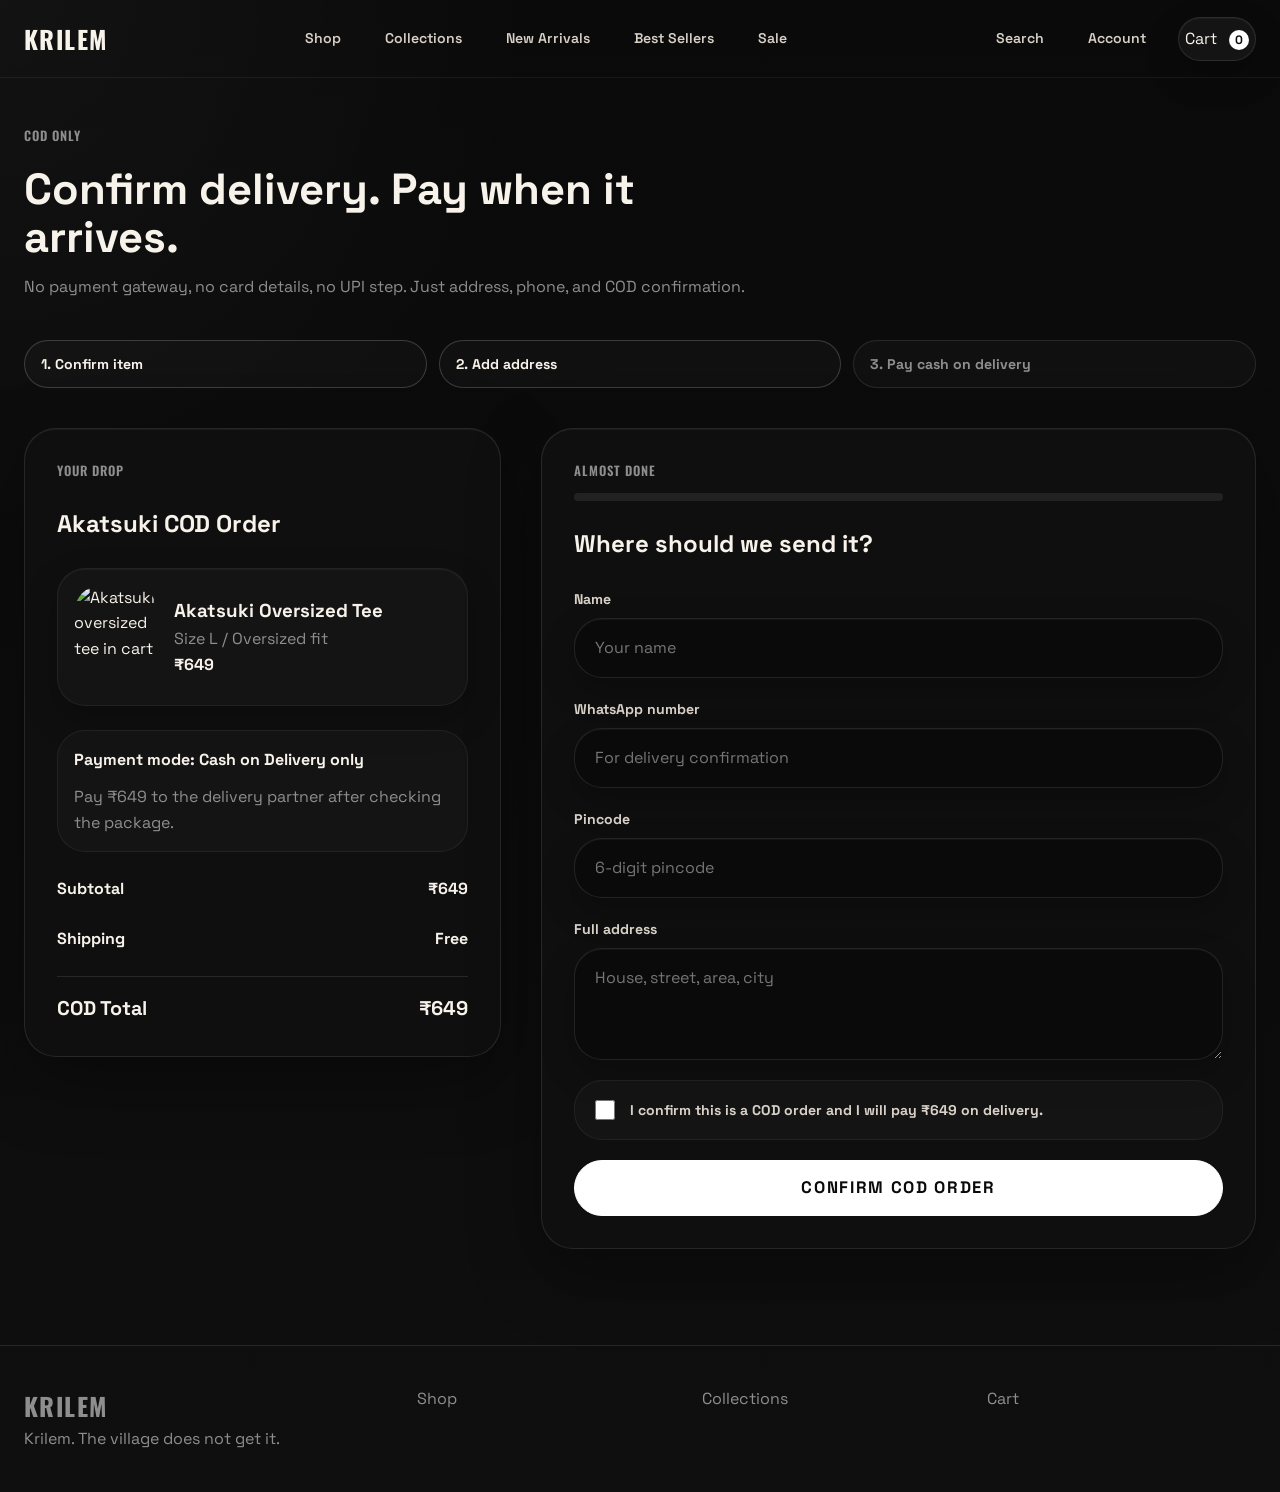
==== cart.html @ 72d42f0e "first commit" ====
<!DOCTYPE html>
<html lang="en">
<head>
  <meta charset="UTF-8">
  <meta name="viewport" content="width=device-width, initial-scale=1.0">
  <meta name="description" content="Confirm your Krilem cash on delivery order.">
  <title>COD Order | Krilem</title>
  <link rel="preconnect" href="https://fonts.googleapis.com">
  <link rel="preconnect" href="https://fonts.gstatic.com" crossorigin>
  <link href="https://fonts.googleapis.com/css2?family=DM+Mono:wght@400;500&family=Oswald:wght@500;600;700&family=Space+Grotesk:wght@400;500;600;700&display=swap" rel="stylesheet">
  <link rel="stylesheet" href="./css/tokens.css">
  <link rel="stylesheet" href="./css/base.css">
  <link rel="stylesheet" href="./css/components.css">
  <link rel="stylesheet" href="./css/pages/cart.css">
</head>
<body>
  <a href="#main" class="sr-only">Skip to content</a>
  <header class="site-header" data-header>
    <div class="container nav-wrap">
      <a class="brand" href="./index.html">Krilem</a>
      <nav class="nav-links" aria-label="Primary"><a class="nav-link" href="./shop.html">Shop</a><a class="nav-link" href="./collections/anime.html">Collections</a><a class="nav-link" href="./new-arrivals.html">New Arrivals</a><a class="nav-link" href="./best-sellers.html">Best Sellers</a><a class="nav-link" href="./sale.html">Sale</a></nav>
      <div class="nav-actions"><a class="icon-link" href="./shop.html">Search</a><a class="icon-link" href="./cart.html">Account</a><button class="cart-button" type="button" data-open-cart>Cart <span class="cart-count" data-cart-count>0</span></button></div>
      <button class="menu-toggle" type="button" data-menu-toggle aria-expanded="false" aria-label="Open menu">Menu</button>
    </div>
    <nav class="mobile-menu" data-mobile-menu aria-label="Mobile"><a class="nav-link" href="./shop.html">Shop</a><a class="nav-link" href="./collections/anime.html">Collections</a><a class="nav-link" href="./new-arrivals.html">New Arrivals</a><a class="nav-link" href="./best-sellers.html">Best Sellers</a><a class="nav-link" href="./sale.html">Sale</a><a class="nav-link" href="./cart.html">Cart</a></nav>
  </header>

  <main id="main" class="container checkout-wrap">
    <section class="checkout-hero">
      <p class="section-kicker">COD Only</p>
      <h1 class="section-title">Confirm delivery. Pay when it arrives.</h1>
      <p class="muted">No payment gateway, no card details, no UPI step. Just address, phone, and COD confirmation.</p>
    </section>

    <div class="cod-steps" aria-label="COD order steps">
      <span class="cod-step is-active">1. Confirm item</span>
      <span class="cod-step is-active">2. Add address</span>
      <span class="cod-step">3. Pay cash on delivery</span>
    </div>

    <div class="checkout-grid">
      <section class="checkout-panel order-summary" aria-labelledby="cart-review">
        <p class="section-kicker">Your Drop</p>
        <h2 id="cart-review">Akatsuki COD Order</h2>
        <article class="checkout-line">
          <img src="https://picsum.photos/seed/akatsuki-front/800/1000" alt="Akatsuki oversized tee in cart" width="84" height="104" loading="lazy">
          <div>
            <h3>Akatsuki Oversized Tee</h3>
            <p class="muted">Size L / Oversized fit</p>
            <p><strong>&#8377;649</strong></p>
          </div>
        </article>
        <div class="cod-note"><strong>Payment mode: Cash on Delivery only</strong><span class="muted">Pay &#8377;649 to the delivery partner after checking the package.</span></div>
        <div class="subtotal"><span>Subtotal</span><span>&#8377;649</span></div>
        <div class="subtotal"><span>Shipping</span><span>Free</span></div>
        <div class="subtotal grand-total"><span>COD Total</span><span>&#8377;649</span></div>
      </section>

      <section class="checkout-panel" aria-labelledby="checkout-form">
        <div class="checkout-progress">
          <p class="section-kicker">Almost Done</p>
          <div class="progress-track" aria-hidden="true"><span class="progress-fill"></span></div>
        </div>
        <h2 id="checkout-form">Where should we send it?</h2>
        <form class="form-grid" data-checkout-form>
          <div class="field"><label for="name">Name</label><input id="name" name="name" autocomplete="name" placeholder="Your name" required></div>
          <div class="field"><label for="phone">WhatsApp number</label><input id="phone" name="phone" autocomplete="tel" inputmode="tel" placeholder="For delivery confirmation" required></div>
          <div class="field"><label for="pincode">Pincode</label><input id="pincode" name="pincode" inputmode="numeric" autocomplete="postal-code" maxlength="6" placeholder="6-digit pincode" required></div>
          <div class="field"><label for="address">Full address</label><textarea id="address" name="address" autocomplete="street-address" placeholder="House, street, area, city" required></textarea></div>
          <label class="cod-confirm"><input type="checkbox" required> I confirm this is a COD order and I will pay &#8377;649 on delivery.</label>
          <button class="btn btn-primary btn-buy" type="submit">Confirm COD Order</button>
        </form>
        <div class="checkout-success" data-checkout-success><span class="success-mark">&#10003;</span><strong>COD order locked.</strong><span class="muted">We will WhatsApp you before dispatch. Keep &#8377;649 ready at delivery.</span></div>
      </section>
    </div>
  </main>

  <aside class="cart-drawer" data-cart-drawer aria-label="Cart drawer"><div class="cart-backdrop" data-cart-backdrop></div><div class="drawer-panel"><div class="drawer-head"><h2>Your Cart</h2><button class="drawer-close" type="button" data-close-cart aria-label="Close cart">Close</button></div><div class="cart-items" data-cart-items></div><div class="drawer-foot"><div class="subtotal"><span>Subtotal</span><span data-cart-total>&#8377;0</span></div><a class="btn btn-primary" href="./cart.html">Confirm COD</a></div></div></aside>
  <footer class="site-footer"><div class="container footer-grid"><div><a class="brand" href="./index.html">Krilem</a><p>Krilem. The village does not get it.</p></div><a href="./shop.html">Shop</a><a href="./collections/anime.html">Collections</a><a href="./cart.html">Cart</a></div></footer>
  <script src="./js/cart.js"></script><script src="./js/nav.js"></script><script src="./js/checkout.js"></script>
</body>
</html>
---- css/tokens.css ----
:root {
  --bg: #0a0a0a;
  --bg-soft: #0f0f0f;
  --bg-elevated: #0c0c0c;
  --bg-modal: #101010;
  --panel: rgba(255,255,255,0.045);
  --glass-highlight: rgba(255,255,255,0.075);
  --line: rgba(255,255,255,0.10);
  --line-strong: rgba(255,255,255,0.18);
  --text: #f7f2ea;
  --text-soft: #d8d1c8;
  --text-dim: #8e8e8e;
  --accent: #ffffff;
  --danger: #ef6b6b;
  --danger-soft: rgba(239,107,107,0.08);
  --danger-glow: rgba(239,107,107,0.28);
  --success: #79e39f;
  --shadow-sm: 0 14px 34px rgba(0,0,0,0.24), 0 1px 0 rgba(255,255,255,0.04) inset;
  --shadow-md: 0 24px 70px rgba(0,0,0,0.36), 0 1px 0 rgba(255,255,255,0.05) inset;
  --shadow-lg: 0 34px 90px rgba(0,0,0,0.48), 0 1px 0 rgba(255,255,255,0.06) inset;
  --shadow-glow: 0 0 0 1px rgba(255,255,255,0.14), 0 18px 54px rgba(255,255,255,0.12), 0 0 34px rgba(239,107,107,0.18);
  --max: 1280px;
  --header-h: 78px;
  --ease: 320ms cubic-bezier(0.22, 1, 0.36, 1);
  --ease-fast: 200ms cubic-bezier(0.22, 1, 0.36, 1);
  --r-sm: 16px;
  --r-md: 20px;
  --r-lg: 24px;
  --r-xl: 28px;
  --r-2xl: 32px;
  --r-pill: 999px;
  --safe-bottom: env(safe-area-inset-bottom, 0px);
  --space-1: 4px;
  --space-2: 8px;
  --space-3: 12px;
  --space-4: 16px;
  --space-5: 20px;
  --space-6: 24px;
  --space-8: 32px;
  --space-10: 40px;
  --space-12: 48px;
  --space-16: 64px;
  --space-20: 80px;
  --space-24: 96px;
  --space-28: 112px;
  --space-32: 128px;
  --fs-display: clamp(2.7rem, 5vw, 4.8rem);
  --fs-section: clamp(2rem, 3.4vw, 3.3rem);
  --fs-sub: clamp(1.95rem, 3vw, 2.6rem);
  --fs-card: clamp(1.28rem, 5.2vw, 1.75rem);
  --fs-sm-heading: clamp(1.05rem, 4.6vw, 1.35rem);
  --fs-body-lg: clamp(1.1rem, 2vw, 1.24rem);
  --fs-body: clamp(0.9rem, 1.3vw, 1rem);
  --fs-body-sm: clamp(0.82rem, 1.1vw, 0.88rem);
  --fs-caption: clamp(0.68rem, 1vw, 0.76rem);
  --fs-label: clamp(0.72rem, 1vw, 0.85rem);
  --fs-price: clamp(1.5rem, 2.6vw, 1.9rem);
  --font-body: "Space Grotesk", system-ui, sans-serif;
  --font-display: "Oswald", Impact, sans-serif;
  --font-mono: "DM Mono", ui-monospace, monospace;
}

@media (max-width: 1024px) {
  :root {
    --header-h: 70px;
  }
}
---- css/base.css ----
*,
*::before,
*::after {
  box-sizing: border-box;
}

html {
  scroll-behavior: smooth;
  background: var(--bg);
}

body {
  margin: 0;
  min-width: 320px;
  background:
    radial-gradient(circle at top left, rgba(255,255,255,0.035), transparent 34rem),
    linear-gradient(180deg, var(--bg), var(--bg-soft));
  color: var(--text);
  font-family: var(--font-body);
  font-size: var(--fs-body);
  line-height: 1.6;
}

body::before {
  content: "";
  position: fixed;
  inset: 0;
  z-index: -1;
  pointer-events: none;
  opacity: 0.18;
  background:
    radial-gradient(circle at 20% 0%, rgba(255,255,255,0.05), transparent 22rem),
    radial-gradient(circle at 85% 10%, rgba(239,107,107,0.035), transparent 18rem);
}

body.nav-open,
body.cart-open,
body.modal-open {
  overflow: hidden;
}

img,
picture {
  display: block;
  max-width: 100%;
}

button,
input,
select,
textarea {
  font: inherit;
}

button {
  cursor: pointer;
}

a {
  color: inherit;
  text-decoration: none;
}

h1,
h2,
h3,
p {
  margin: 0;
}

main {
  min-height: 100vh;
  animation: page-in var(--ease);
}

.container {
  width: min(100% - (var(--space-4) * 2), var(--max));
  margin-inline: auto;
}

.section {
  padding-block: var(--space-20);
}

.section-tight {
  padding-block: var(--space-12);
}

.section-kicker,
.label {
  font-family: var(--font-display);
  font-size: var(--fs-label);
  font-weight: 600;
  letter-spacing: 0.08em;
  text-transform: uppercase;
  color: var(--text-dim);
}

.section-title {
  margin-top: var(--space-2);
  font-size: var(--fs-section);
  line-height: 1.1;
  font-weight: 800;
}

.section-head {
  display: flex;
  align-items: end;
  justify-content: space-between;
  gap: var(--space-4);
  margin-bottom: var(--space-8);
}

.muted {
  color: var(--text-dim);
}

.sr-only {
  position: absolute;
  width: 1px;
  height: 1px;
  padding: 0;
  margin: -1px;
  overflow: hidden;
  clip: rect(0, 0, 0, 0);
  white-space: nowrap;
  border: 0;
}

.sr-only:focus {
  position: fixed;
  inset: var(--space-4) auto auto var(--space-4);
  z-index: 9999;
  width: auto;
  height: auto;
  padding: var(--space-3) var(--space-4);
  clip: auto;
  background: var(--accent);
  color: var(--bg);
  border-radius: var(--r-pill);
}

:focus-visible {
  outline: 0;
  box-shadow: 0 0 0 var(--space-1) var(--danger-glow);
}

.reveal {
  opacity: 0;
  transform: translateY(var(--space-6));
  transition: opacity var(--ease), transform var(--ease);
}

.reveal.revealed {
  opacity: 1;
  transform: translateY(0);
}

.surface-section {
  border: 1px solid rgba(255,255,255,0.055);
  border-radius: var(--r-2xl);
  background: rgba(255,255,255,0.018);
  box-shadow: var(--shadow-sm);
}

@media (min-width: 768px) {
  .container {
    width: min(100% - (var(--space-6) * 2), var(--max));
  }

  .section {
    padding-block: var(--space-24);
  }
}

@media (prefers-reduced-motion: reduce) {
  *,
  *::before,
  *::after {
    animation-duration: 1ms !important;
    animation-iteration-count: 1 !important;
    scroll-behavior: auto !important;
    transition-duration: 1ms !important;
  }
}

@keyframes page-in {
  from {
    opacity: 0;
    transform: translateY(var(--space-3));
  }

  to {
    opacity: 1;
    transform: translateY(0);
  }
}
---- css/components.css ----
.site-header {
  position: sticky;
  top: 0;
  z-index: 80;
  height: var(--header-h);
  border-bottom: 1px solid rgba(255,255,255,0.06);
  background: transparent;
  backdrop-filter: blur(0);
  transition: background-color var(--ease), backdrop-filter var(--ease);
}

.site-header.is-scrolled,
.site-header.nav-open {
  background: rgba(10,10,10,0.88);
  backdrop-filter: blur(16px);
}

.nav-wrap {
  display: flex;
  align-items: center;
  justify-content: space-between;
  height: 100%;
  gap: var(--space-4);
}

.brand {
  font-family: var(--font-display);
  font-size: clamp(1.2rem, 2vw, 1.55rem);
  font-weight: 700;
  letter-spacing: 0.06em;
  text-transform: uppercase;
}

.nav-links,
.nav-actions {
  display: none;
  align-items: center;
  gap: var(--space-5);
}

.nav-link,
.icon-link {
  min-height: 44px;
  display: inline-flex;
  align-items: center;
  color: var(--text-soft);
  font-size: var(--fs-body-sm);
  font-weight: 600;
  border-radius: var(--r-pill);
  padding-inline: var(--space-3);
  transition: color var(--ease), background-color var(--ease), transform var(--ease);
}

.nav-link:hover,
.icon-link:hover {
  background: var(--panel);
  color: var(--text);
  transform: translateY(calc(var(--space-1) * -1));
}

.cart-button,
.menu-toggle,
.drawer-close,
.modal-close {
  min-width: 44px;
  min-height: 44px;
  border: 1px solid var(--line);
  border-radius: var(--r-pill);
  background: var(--panel);
  color: var(--text);
  box-shadow: var(--shadow-sm);
  transition: transform var(--ease), border-color var(--ease), background-color var(--ease), box-shadow var(--ease);
}

.cart-button:hover,
.menu-toggle:hover,
.drawer-close:hover,
.modal-close:hover {
  border-color: var(--line-strong);
  background: var(--glass-highlight);
  box-shadow: var(--shadow-md);
  transform: translateY(calc(var(--space-1) * -1));
}

.cart-count {
  display: inline-grid;
  place-items: center;
  min-width: var(--space-5);
  min-height: var(--space-5);
  margin-left: var(--space-2);
  border-radius: var(--r-pill);
  background: var(--accent);
  color: var(--bg);
  font-size: var(--fs-caption);
  font-weight: 800;
}

.mobile-menu {
  position: fixed;
  inset: var(--header-h) var(--space-4) auto;
  display: grid;
  gap: var(--space-2);
  padding: var(--space-4);
  border: 1px solid var(--line);
  border-radius: var(--r-xl);
  background: rgba(16,16,16,0.92);
  backdrop-filter: blur(18px);
  box-shadow: var(--shadow-md);
  opacity: 0;
  pointer-events: none;
  transform: translateY(calc(var(--space-3) * -1));
  transition: opacity var(--ease), transform var(--ease);
}

.mobile-menu.is-open {
  opacity: 1;
  pointer-events: auto;
  transform: translateY(0);
}

.btn {
  min-height: 48px;
  display: inline-flex;
  align-items: center;
  justify-content: center;
  gap: var(--space-2);
  border: 1px solid var(--line);
  border-radius: var(--r-pill);
  padding: var(--space-3) var(--space-6);
  background: transparent;
  color: var(--text);
  font-weight: 800;
  box-shadow: var(--shadow-sm);
  transition: transform var(--ease), background-color var(--ease), border-color var(--ease), color var(--ease), box-shadow var(--ease), opacity var(--ease);
}

.btn:hover {
  transform: translateY(calc(var(--space-1) * -1)) scale(1.015);
  border-color: var(--line-strong);
  box-shadow: var(--shadow-md);
}

.btn:active {
  transform: scale(0.98);
}

.btn-primary {
  width: 100%;
  border-color: var(--accent);
  background: var(--accent);
  color: var(--bg);
}

.btn-buy {
  position: relative;
  min-height: 56px;
  isolation: isolate;
  font-size: clamp(0.95rem, 1.3vw, 1.08rem);
  font-weight: 700;
  letter-spacing: 0.1em;
  text-transform: uppercase;
  border-color: #fff;
  background: #fff;
  color: #0a0a0a;
  box-shadow: none;
  animation: none;
  transition: background-color var(--ease), transform var(--ease), box-shadow var(--ease);
}

.btn-buy:hover {
  background: #e8e8e8;
  border-color: #e8e8e8;
  box-shadow: 0 8px 30px rgba(255, 255, 255, 0.15);
}

.btn-buy:active {
  background: #d4d4d4;
  transform: scale(0.98);
}

.btn-buy::before {
  display: none;
}

.btn-buy:hover::before {
  display: none;
}

.btn-subtle {
  border-color: var(--line);
  background: rgba(255,255,255,0.035);
  color: var(--text-soft);
}

.btn-secondary {
  background: var(--bg-elevated);
}

.btn.is-loading {
  opacity: 0.78;
  pointer-events: none;
}

@keyframes cta-pulse {
  0%,
  74%,
  100% {
    transform: translateY(0);
    box-shadow: var(--shadow-glow);
  }

  82% {
    transform: translateY(calc(var(--space-1) * -1)) scale(1.018);
    box-shadow: 0 0 0 1px rgba(255,255,255,0.20), 0 22px 64px rgba(255,255,255,0.16), 0 0 44px rgba(239,107,107,0.24);
  }
}

.product-grid {
  display: grid;
  grid-template-columns: repeat(2, minmax(0, 1fr));
  gap: var(--space-5);
}

.product-card {
  display: grid;
  gap: var(--space-4);
  padding: var(--space-2);
  border-radius: var(--r-xl);
  transition: transform var(--ease), box-shadow var(--ease), background-color var(--ease);
}

.product-card:hover {
  background: rgba(255,255,255,0.018);
  box-shadow: var(--shadow-sm);
  transform: translateY(calc(var(--space-1) * -1));
}

.product-card__media {
  overflow: hidden;
  aspect-ratio: 4 / 5;
  border-radius: var(--r-md);
  background: var(--bg-elevated);
  box-shadow: var(--shadow-sm);
}

.product-card__media img {
  width: 100%;
  height: 100%;
  object-fit: cover;
  transition: transform var(--ease);
}

.product-card:hover .product-card__media img {
  transform: scale(1.05);
}

.product-card__body {
  display: grid;
  gap: var(--space-2);
  padding-inline: var(--space-2);
  padding-bottom: var(--space-2);
}

.product-card h3 {
  font-size: var(--fs-body);
  line-height: 1.35;
  font-weight: 700;
}

.product-meta {
  display: flex;
  align-items: center;
  justify-content: space-between;
  gap: var(--space-3);
  color: var(--text-soft);
  font-size: var(--fs-body-sm);
}

.rating {
  color: var(--text-soft);
  font-size: var(--fs-caption);
  font-weight: 700;
}

.badge {
  display: inline-flex;
  align-items: center;
  gap: var(--space-2);
  width: fit-content;
  min-height: var(--space-8);
  padding: var(--space-1) var(--space-3);
  border-radius: var(--r-pill);
  font-size: var(--fs-caption);
  font-weight: 800;
}

.discount-badge,
.stock-badge {
  background: var(--danger-soft);
  color: var(--danger);
}

.stock-dot {
  width: var(--space-2);
  height: var(--space-2);
  border-radius: var(--r-pill);
  background: var(--danger);
  box-shadow: 0 0 0 0 var(--danger-glow);
  animation: pulse 1.5s infinite;
}

@keyframes pulse {
  70% {
    box-shadow: 0 0 0 var(--space-3) rgba(239,107,107,0);
  }
}

.trust-row {
  display: flex;
  flex-wrap: wrap;
  gap: var(--space-3);
}

.trust-chip {
  min-height: auto;
  display: inline-flex;
  align-items: center;
  padding: var(--space-2) var(--space-3);
  border-radius: var(--r-pill);
  background: transparent;
  box-shadow: none;
  color: var(--text-dim);
  font-size: var(--fs-caption);
  font-weight: 500;
  text-align: left;
  border: 1px solid var(--line);
}

.review-grid {
  display: grid;
  gap: var(--space-5);
}

.review-card {
  padding: var(--space-6);
  border: 1px solid rgba(255,255,255,0.06);
  border-radius: var(--r-xl);
  background: var(--bg-soft);
  box-shadow: var(--shadow-sm);
  transition: transform var(--ease), border-color var(--ease), box-shadow var(--ease);
}

.review-card:hover {
  border-color: var(--line-strong);
  box-shadow: var(--shadow-md);
  transform: translateY(calc(var(--space-1) * -1));
}

.review-card p {
  margin-top: var(--space-3);
  color: var(--text-soft);
}

.review-card strong {
  display: flex;
  align-items: center;
  gap: var(--space-3);
}

.review-avatar {
  width: 38px;
  height: 38px;
  flex: 0 0 auto;
  display: inline-grid;
  place-items: center;
  border-radius: var(--r-pill);
  background: rgba(255,255,255,0.10);
  color: var(--text);
  font-family: var(--font-mono);
  font-size: var(--fs-caption);
}

.accordion {
  border-top: 1px solid var(--line);
}

.accordion-item {
  border-bottom: 1px solid var(--line);
}

.accordion-trigger {
  width: 100%;
  min-height: 64px;
  display: flex;
  align-items: center;
  justify-content: space-between;
  padding: var(--space-4) 0;
  border: 0;
  background: transparent;
  color: var(--text);
  font-size: var(--fs-sm-heading);
  font-weight: 700;
  text-align: left;
}

.accordion-icon {
  transition: transform var(--ease);
}

.accordion-item.open .accordion-icon {
  transform: rotate(45deg);
}

.accordion-panel {
  display: grid;
  grid-template-rows: 0fr;
  transition: grid-template-rows var(--ease);
}

.accordion-item.open .accordion-panel {
  grid-template-rows: 1fr;
}

.accordion-panel > div {
  overflow: hidden;
}

.panel-card {
  margin-bottom: var(--space-5);
  padding: var(--space-6);
  border-radius: var(--r-xl);
  background: var(--bg-soft);
  color: var(--text-soft);
  box-shadow: var(--shadow-sm);
}

.modal,
.cart-drawer {
  position: fixed;
  inset: 0;
  z-index: 120;
  opacity: 0;
  pointer-events: none;
  transition: opacity var(--ease);
}

.modal.is-open,
.cart-drawer.is-open {
  opacity: 1;
  pointer-events: auto;
}

.modal-backdrop,
.cart-backdrop {
  position: absolute;
  inset: 0;
  background: rgba(0,0,0,0.72);
  backdrop-filter: blur(8px);
}

.modal-panel {
  position: absolute;
  inset: auto var(--space-4) var(--space-4);
  max-height: calc(100vh - var(--space-8));
  overflow: auto;
  padding: var(--space-6);
  border: 1px solid var(--line);
  border-radius: var(--r-2xl);
  background: rgba(16,16,16,0.96);
  box-shadow: var(--shadow-lg);
  transform: translateY(var(--space-6));
  transition: transform var(--ease);
}

.modal.is-open .modal-panel {
  transform: translateY(0);
}

.modal-head,
.drawer-head {
  display: flex;
  align-items: center;
  justify-content: space-between;
  gap: var(--space-4);
  margin-bottom: var(--space-5);
}

.size-table {
  width: 100%;
  border-collapse: collapse;
  color: var(--text-soft);
}

.size-table th,
.size-table td {
  padding: var(--space-3);
  border-bottom: 1px solid var(--line);
  text-align: left;
}

.drawer-panel {
  position: absolute;
  top: 0;
  right: 0;
  width: min(100%, 460px);
  height: 100%;
  display: grid;
  grid-template-rows: auto 1fr auto;
  padding: var(--space-6);
  border-left: 1px solid var(--line);
  background: rgba(16,16,16,0.96);
  backdrop-filter: blur(18px);
  box-shadow: var(--shadow-lg);
  transform: translateX(100%);
  transition: transform var(--ease);
}

.cart-drawer.is-open .drawer-panel {
  transform: translateX(0);
}

.cart-items {
  display: grid;
  align-content: start;
  gap: var(--space-4);
  overflow: auto;
}

.cart-line {
  display: grid;
  grid-template-columns: 64px 1fr auto;
  gap: var(--space-4);
  align-items: center;
  padding: var(--space-3);
  border: 1px solid rgba(255,255,255,0.055);
  border-radius: var(--r-lg);
  background: rgba(255,255,255,0.025);
}

.cart-line img {
  width: 64px;
  height: 80px;
  object-fit: cover;
  border-radius: var(--r-lg);
}

.drawer-foot {
  display: grid;
  gap: var(--space-4);
  padding-top: var(--space-4);
  border-top: 1px solid var(--line);
}

.drawer-foot .btn-primary {
  min-height: 56px;
  box-shadow: var(--shadow-glow);
}

.subtotal {
  display: flex;
  justify-content: space-between;
  font-weight: 800;
}

.site-footer {
  padding-block: var(--space-10);
  border-top: 1px solid var(--line);
  color: var(--text-dim);
}

.scroll-progress {
  position: fixed;
  top: 0;
  left: 0;
  right: 0;
  z-index: 140;
  height: 2px;
  background: transparent;
}

.scroll-progress span {
  display: block;
  width: 0;
  height: 100%;
  background: var(--accent);
  box-shadow: 0 0 18px rgba(255,255,255,0.38);
}

.whatsapp-float {
  position: fixed;
  right: var(--space-4);
  bottom: calc(var(--space-5) + var(--safe-bottom));
  z-index: 75;
  display: inline-flex;
  align-items: center;
  justify-content: center;
  min-height: 50px;
  padding-inline: var(--space-4);
  border: 1px solid var(--line);
  border-radius: var(--r-pill);
  background: rgba(16,16,16,0.86);
  backdrop-filter: blur(16px);
  box-shadow: var(--shadow-md);
  color: var(--text);
  font-size: var(--fs-body-sm);
  font-weight: 800;
  transition: transform var(--ease), box-shadow var(--ease);
}

.whatsapp-float:hover {
  transform: translateY(calc(var(--space-1) * -1));
  box-shadow: var(--shadow-lg);
}

.skeleton {
  min-height: var(--space-6);
  overflow: hidden;
  border-radius: var(--r-xl);
  background: linear-gradient(90deg, rgba(255,255,255,0.04), rgba(255,255,255,0.10), rgba(255,255,255,0.04));
  background-size: 220% 100%;
  animation: skeleton-shimmer 1.2s linear infinite;
}

@keyframes skeleton-shimmer {
  to {
    background-position: -220% 0;
  }
}

.footer-grid {
  display: grid;
  gap: var(--space-4);
}

@media (min-width: 768px) {
  .product-grid {
    grid-template-columns: repeat(3, minmax(0, 1fr));
    gap: var(--space-6);
  }

  .review-grid {
    grid-template-columns: repeat(3, 1fr);
  }

  .modal-panel {
    inset: 50% auto auto 50%;
    width: min(620px, calc(100% - var(--space-8)));
    transform: translate(-50%, calc(-50% + var(--space-6)));
  }

  .modal.is-open .modal-panel {
    transform: translate(-50%, -50%);
  }

  .footer-grid {
    grid-template-columns: 1.4fr repeat(3, 1fr);
  }
}

@media (min-width: 1024px) {
  .menu-toggle,
  .mobile-menu {
    display: none;
  }

  .nav-links,
  .nav-actions {
    display: flex;
  }

  .product-grid {
    grid-template-columns: repeat(4, minmax(0, 1fr));
  }
}
---- css/pages/cart.css ----
.checkout-wrap {
  display: grid;
  gap: var(--space-10);
  padding-block: var(--space-12) var(--space-24);
}

.checkout-grid {
  display: grid;
  gap: var(--space-10);
}

.checkout-hero {
  display: grid;
  gap: var(--space-3);
  max-width: 760px;
}

.cod-steps {
  display: grid;
  gap: var(--space-3);
}

.cod-step {
  min-height: 48px;
  display: flex;
  align-items: center;
  padding-inline: var(--space-4);
  border: 1px solid var(--line);
  border-radius: var(--r-pill);
  background: rgba(255,255,255,0.024);
  color: var(--text-dim);
  font-size: var(--fs-body-sm);
  font-weight: 800;
}

.cod-step.is-active {
  border-color: var(--line-strong);
  color: var(--text);
}

.checkout-panel {
  display: grid;
  gap: var(--space-6);
  padding: var(--space-8);
  border: 1px solid var(--line);
  border-radius: var(--r-2xl);
  background: var(--bg-soft);
  box-shadow: var(--shadow-md);
}

.checkout-line {
  display: grid;
  grid-template-columns: 84px 1fr;
  gap: var(--space-4);
  align-items: center;
  padding: var(--space-4);
  border: 1px solid rgba(255,255,255,0.06);
  border-radius: var(--r-xl);
  background: rgba(255,255,255,0.025);
  box-shadow: var(--shadow-sm);
}

.checkout-line img {
  width: 84px;
  height: 104px;
  object-fit: cover;
  border-radius: var(--r-xl);
}

.form-grid {
  display: grid;
  gap: var(--space-5);
}

.checkout-progress {
  display: grid;
  gap: var(--space-3);
}

.progress-track {
  height: var(--space-2);
  overflow: hidden;
  border-radius: var(--r-pill);
  background: rgba(255,255,255,0.08);
}

.progress-fill {
  width: 88%;
  height: 100%;
  border-radius: inherit;
  background: var(--accent);
  box-shadow: var(--shadow-glow);
}

.field {
  display: grid;
  gap: var(--space-2);
}

.field label {
  color: var(--text-soft);
  font-size: var(--fs-body-sm);
  font-weight: 700;
}

.field input,
.field textarea {
  min-height: 58px;
  border: 1px solid var(--line);
  border-radius: var(--r-xl);
  padding: var(--space-4) var(--space-5);
  background: var(--bg);
  color: var(--text);
  box-shadow: var(--shadow-sm);
  transition: border-color var(--ease), background-color var(--ease), box-shadow var(--ease), transform var(--ease);
}

.field input:focus,
.field textarea:focus {
  border-color: var(--line-strong);
  background: var(--bg-elevated);
  box-shadow: var(--shadow-md);
  transform: translateY(calc(var(--space-1) * -1));
}

.field textarea {
  min-height: 112px;
  resize: vertical;
}

.quick-pay-row,
.cod-note,
.cod-confirm,
.checkout-success {
  display: grid;
  gap: var(--space-3);
  padding: var(--space-4);
  border: 1px solid rgba(255,255,255,0.06);
  border-radius: var(--r-xl);
  background: rgba(255,255,255,0.025);
}

.cod-confirm {
  grid-template-columns: auto 1fr;
  align-items: center;
  color: var(--text-soft);
  font-size: var(--fs-body-sm);
  font-weight: 700;
}

.cod-confirm input {
  width: var(--space-5);
  height: var(--space-5);
  accent-color: var(--accent);
}

.grand-total {
  padding-top: var(--space-4);
  border-top: 1px solid var(--line);
  color: var(--text);
  font-size: var(--fs-body-lg);
}

.checkout-success {
  display: none;
  text-align: center;
}

.checkout-success.is-visible {
  display: grid;
  animation: success-pop var(--ease);
}

.success-mark {
  width: var(--space-16);
  height: var(--space-16);
  display: grid;
  place-items: center;
  margin-inline: auto;
  border-radius: var(--r-pill);
  background: var(--success);
  color: var(--bg);
  font-weight: 800;
  box-shadow: 0 0 40px rgba(121,227,159,0.24);
}

@keyframes success-pop {
  from {
    opacity: 0;
    transform: translateY(var(--space-4)) scale(0.98);
  }

  to {
    opacity: 1;
    transform: translateY(0) scale(1);
  }
}

@media (min-width: 1024px) {
  .cod-steps {
    grid-template-columns: repeat(3, 1fr);
  }

  .checkout-grid {
    grid-template-columns: 0.8fr 1.2fr;
    align-items: start;
  }
}
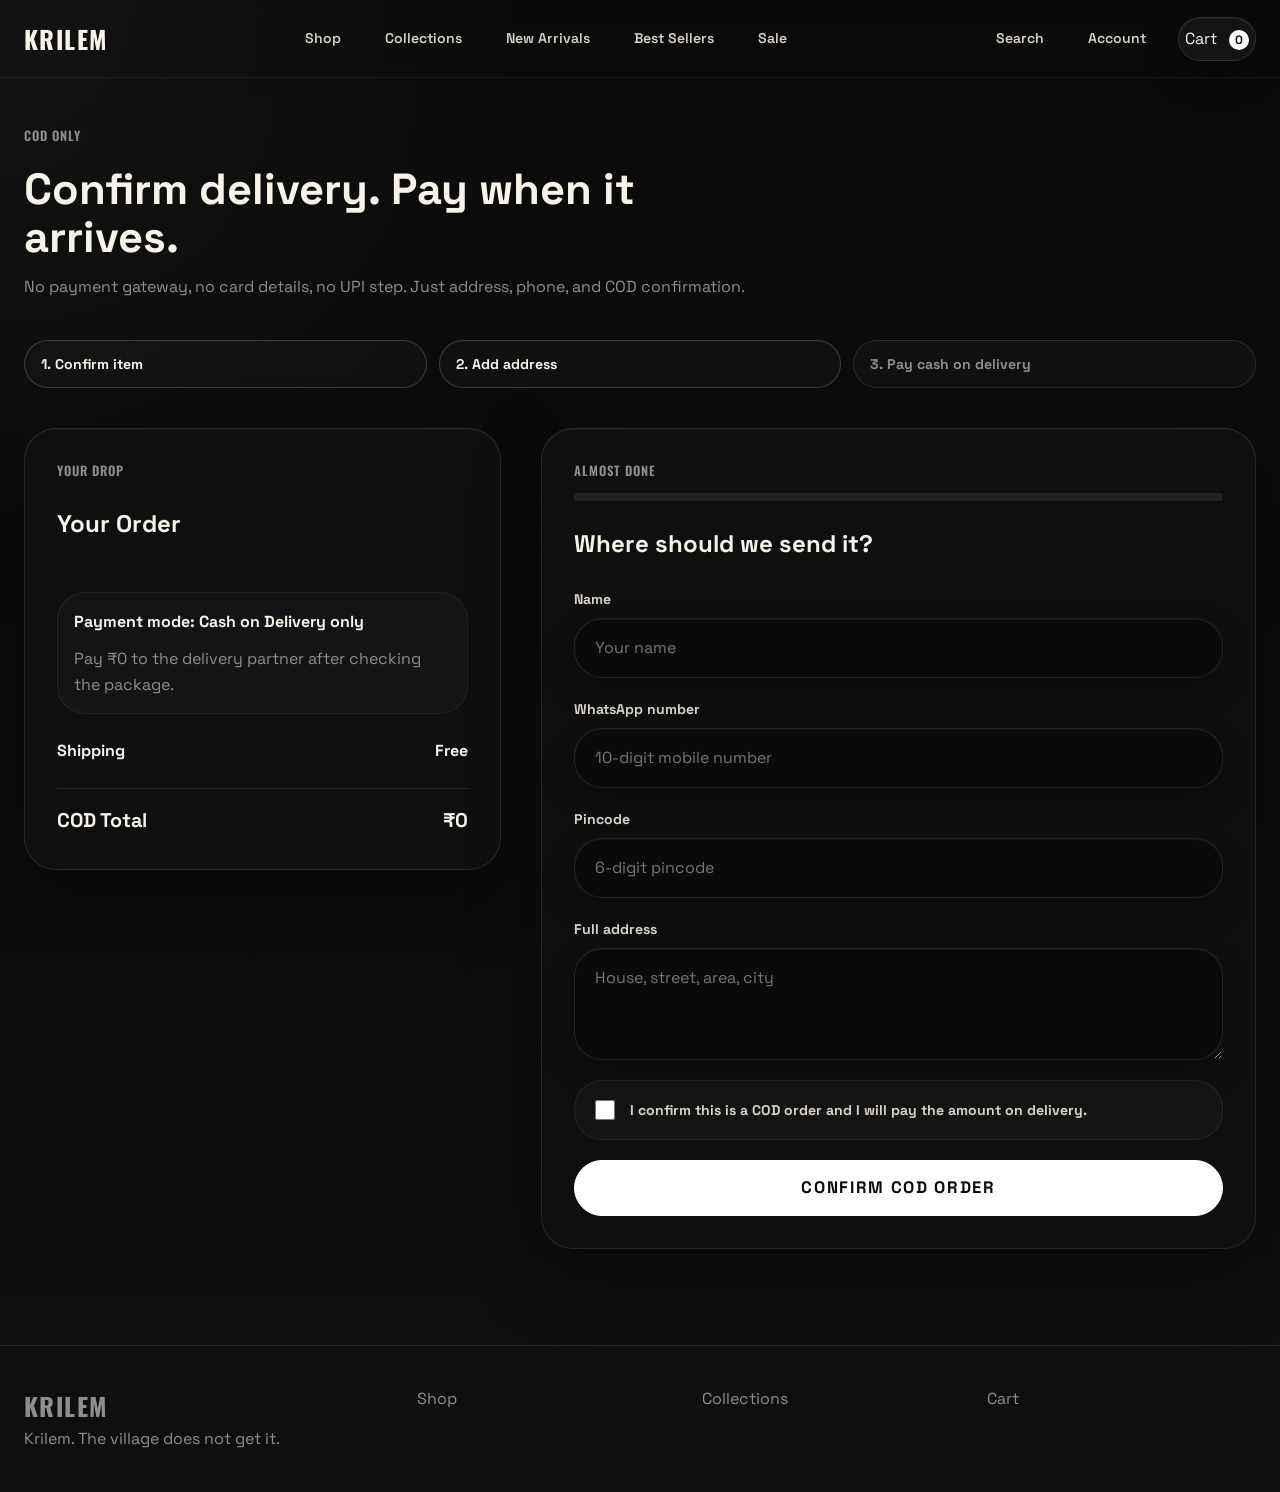
==== commit af79d10a: "fix: cart persistence, checkout form, cart page sync, phone validation, qty controls, nav aria-label" ====
--- a/cart.html
+++ b/cart.html
@@ -3,8 +3,9 @@
 <head>
   <meta charset="UTF-8">
   <meta name="viewport" content="width=device-width, initial-scale=1.0">
-  <meta name="description" content="Confirm your Krilem cash on delivery order.">
+  <meta name="description" content="Review your Krilem cart and place a Cash on Delivery order. No payment gateway needed — pay when your tee arrives.">
   <title>COD Order | Krilem</title>
+  <link rel="icon" href="./favicon.ico" type="image/x-icon">
   <link rel="preconnect" href="https://fonts.googleapis.com">
   <link rel="preconnect" href="https://fonts.gstatic.com" crossorigin>
   <link href="https://fonts.googleapis.com/css2?family=DM+Mono:wght@400;500&family=Oswald:wght@500;600;700&family=Space+Grotesk:wght@400;500;600;700&display=swap" rel="stylesheet">
@@ -19,7 +20,7 @@
     <div class="container nav-wrap">
       <a class="brand" href="./index.html">Krilem</a>
       <nav class="nav-links" aria-label="Primary"><a class="nav-link" href="./shop.html">Shop</a><a class="nav-link" href="./collections/anime.html">Collections</a><a class="nav-link" href="./new-arrivals.html">New Arrivals</a><a class="nav-link" href="./best-sellers.html">Best Sellers</a><a class="nav-link" href="./sale.html">Sale</a></nav>
-      <div class="nav-actions"><a class="icon-link" href="./shop.html">Search</a><a class="icon-link" href="./cart.html">Account</a><button class="cart-button" type="button" data-open-cart>Cart <span class="cart-count" data-cart-count>0</span></button></div>
+      <div class="nav-actions"><a class="icon-link" href="./shop.html">Search</a><a class="icon-link" href="./account.html">Account</a><button class="cart-button" type="button" data-open-cart>Cart <span class="cart-count" data-cart-count>0</span></button></div>
       <button class="menu-toggle" type="button" data-menu-toggle aria-expanded="false" aria-label="Open menu">Menu</button>
     </div>
     <nav class="mobile-menu" data-mobile-menu aria-label="Mobile"><a class="nav-link" href="./shop.html">Shop</a><a class="nav-link" href="./collections/anime.html">Collections</a><a class="nav-link" href="./new-arrivals.html">New Arrivals</a><a class="nav-link" href="./best-sellers.html">Best Sellers</a><a class="nav-link" href="./sale.html">Sale</a><a class="nav-link" href="./cart.html">Cart</a></nav>
@@ -41,19 +42,12 @@
     <div class="checkout-grid">
       <section class="checkout-panel order-summary" aria-labelledby="cart-review">
         <p class="section-kicker">Your Drop</p>
-        <h2 id="cart-review">Akatsuki COD Order</h2>
-        <article class="checkout-line">
-          <img src="https://picsum.photos/seed/akatsuki-front/800/1000" alt="Akatsuki oversized tee in cart" width="84" height="104" loading="lazy">
-          <div>
-            <h3>Akatsuki Oversized Tee</h3>
-            <p class="muted">Size L / Oversized fit</p>
-            <p><strong>&#8377;649</strong></p>
-          </div>
-        </article>
-        <div class="cod-note"><strong>Payment mode: Cash on Delivery only</strong><span class="muted">Pay &#8377;649 to the delivery partner after checking the package.</span></div>
-        <div class="subtotal"><span>Subtotal</span><span>&#8377;649</span></div>
+        <h2 id="cart-review">Your Order</h2>
+        <!-- Populated dynamically from localStorage cart -->
+        <div data-order-summary></div>
+        <div class="cod-note"><strong>Payment mode: Cash on Delivery only</strong><span class="muted">Pay <span data-order-total>&#8377;0</span> to the delivery partner after checking the package.</span></div>
         <div class="subtotal"><span>Shipping</span><span>Free</span></div>
-        <div class="subtotal grand-total"><span>COD Total</span><span>&#8377;649</span></div>
+        <div class="subtotal grand-total"><span>COD Total</span><span data-order-total>&#8377;0</span></div>
       </section>
 
       <section class="checkout-panel" aria-labelledby="checkout-form">
@@ -64,13 +58,13 @@
         <h2 id="checkout-form">Where should we send it?</h2>
         <form class="form-grid" data-checkout-form>
           <div class="field"><label for="name">Name</label><input id="name" name="name" autocomplete="name" placeholder="Your name" required></div>
-          <div class="field"><label for="phone">WhatsApp number</label><input id="phone" name="phone" autocomplete="tel" inputmode="tel" placeholder="For delivery confirmation" required></div>
-          <div class="field"><label for="pincode">Pincode</label><input id="pincode" name="pincode" inputmode="numeric" autocomplete="postal-code" maxlength="6" placeholder="6-digit pincode" required></div>
+          <div class="field"><label for="phone">WhatsApp number</label><input id="phone" name="phone" autocomplete="tel" inputmode="numeric" placeholder="10-digit mobile number" pattern="[6-9][0-9]{9}" title="Enter a valid 10-digit Indian mobile number" required></div>
+          <div class="field"><label for="pincode">Pincode</label><input id="pincode" name="pincode" inputmode="numeric" autocomplete="postal-code" maxlength="6" pattern="[0-9]{6}" title="Enter a valid 6-digit pincode" placeholder="6-digit pincode" required></div>
           <div class="field"><label for="address">Full address</label><textarea id="address" name="address" autocomplete="street-address" placeholder="House, street, area, city" required></textarea></div>
-          <label class="cod-confirm"><input type="checkbox" required> I confirm this is a COD order and I will pay &#8377;649 on delivery.</label>
+          <label class="cod-confirm"><input type="checkbox" required> <span data-cod-confirm-label>I confirm this is a COD order and I will pay the amount on delivery.</span></label>
           <button class="btn btn-primary btn-buy" type="submit">Confirm COD Order</button>
         </form>
-        <div class="checkout-success" data-checkout-success><span class="success-mark">&#10003;</span><strong>COD order locked.</strong><span class="muted">We will WhatsApp you before dispatch. Keep &#8377;649 ready at delivery.</span></div>
+        <div class="checkout-success" data-checkout-success><span class="success-mark">&#10003;</span><strong>COD order locked.</strong><span class="muted">We will WhatsApp you before dispatch. Keep <span data-success-amount></span> ready at delivery.</span></div>
       </section>
     </div>
   </main>
